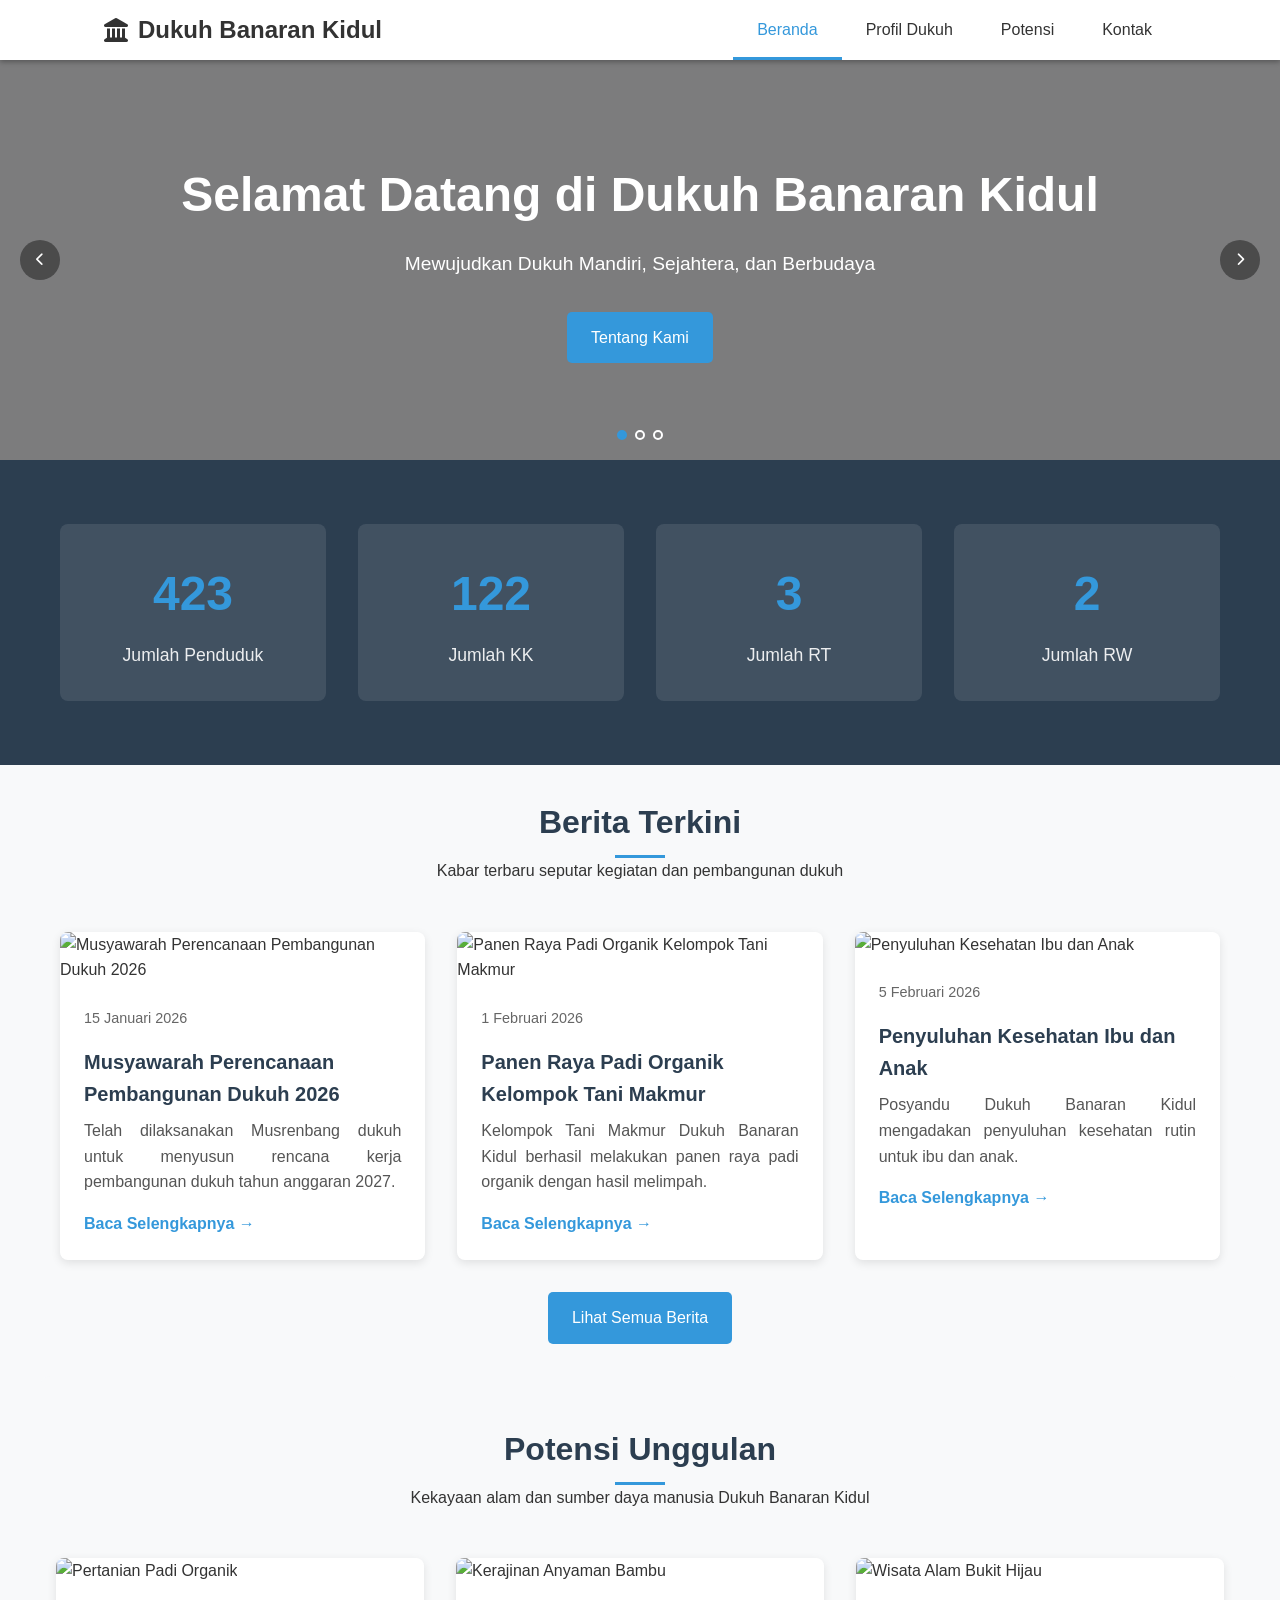
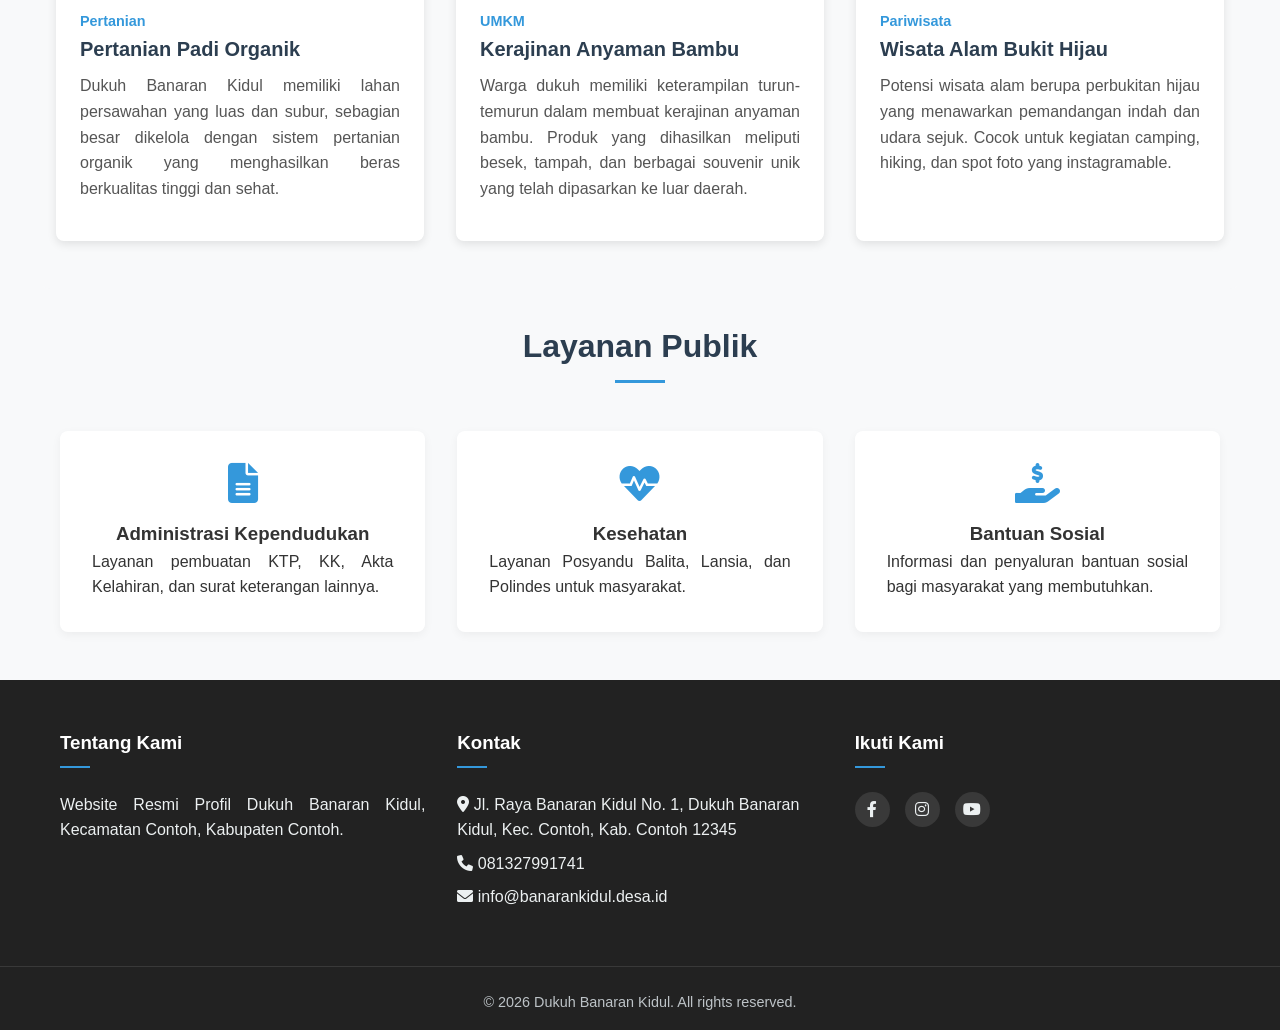
==== index.html @ 7374b378 "first commit" ====
<!DOCTYPE html>
<html lang="id">
<head>
    <meta charset="UTF-8">
    <meta name="viewport" content="width=device-width, initial-scale=1.0">
    <title>Dukuh Banaran Kidul</title>
    <link rel="icon" type="image/svg+xml" href="data:image/svg+xml,%3Csvg xmlns='http://www.w3.org/2000/svg' viewBox='0 0 64 64'%3E%3Crect width='64' height='64' rx='12' fill='%233498db'/%3E%3Cpath d='M16 30 L32 18 L48 30 V50 H16 Z' fill='%23ffffff'/%3E%3Crect x='26' y='34' width='12' height='16' fill='%233498db'/%3E%3C/svg%3E">
    <link rel="stylesheet" href="css/style.css">
    <link rel="stylesheet" href="https://cdnjs.cloudflare.com/ajax/libs/font-awesome/6.0.0/css/all.min.css">
</head>
<body>

    <!-- Preloader -->
    <div id="preloader">
        <div class="loader-spinner"></div>
        <div class="loader-text">SELAMAT DATANG</div>
    </div>

    <!-- Header -->
    <header>
        <nav class="navbar">
            <a href="index.html" class="logo">
                <i class="fas fa-landmark"></i> Dukuh Banaran Kidul
            </a>
            <div class="menu-toggle">
                <i class="fas fa-bars"></i>
            </div>
            <ul class="nav-links">
                <li><a href="index.html" class="active">Beranda</a></li>
                <li><a href="profile.html">Profil Dukuh</a></li>
                <li class="dropdown">
    <a href="#" class="dropdown-toggle">Potensi</a>
    <div class="dropdown-content">
        <a href="tourism.html">Wisata</a>
        <a href="posyandu.html">Posyandu</a>
        <a href="umkm.html">UMKM</a>
        <a href="gallery.html">Galeri Kegiatan</a>
    </div>
</li>

                <li><a href="contact.html">Kontak</a></li>
            </ul>
        </nav>
    </header>

    <!-- Hero Section -->
    <section class="hero">
        <div class="hero-slider">
            <div class="hero-slide active" style="background-image: url('https://placehold.co/1920x600/2c3e50/ffffff?text=Pemandangan+Dukuh+1');"></div>
            <div class="hero-slide" style="background-image: url('https://placehold.co/1920x600/34495e/ffffff?text=Kegiatan+Warga+2');"></div>
            <div class="hero-slide" style="background-image: url('https://placehold.co/1920x600/1abc9c/ffffff?text=Pertanian+Padi+dan+Jagung+3');"></div>
            <button class="hero-nav hero-prev"><i class="fas fa-chevron-left"></i></button>
            <button class="hero-nav hero-next"><i class="fas fa-chevron-right"></i></button>
            <div class="hero-dots">
                <button class="hero-dot active" data-index="0"></button>
                <button class="hero-dot" data-index="1"></button>
                <button class="hero-dot" data-index="2"></button>
            </div>
        </div>
        <div class="hero-content">
            <h1>Selamat Datang di Dukuh Banaran Kidul</h1>
            <p>Mewujudkan Dukuh Mandiri, Sejahtera, dan Berbudaya</p>
            <a href="profile.html" class="btn">Tentang Kami</a>
        </div>
    </section>

    <!-- Stats Section (New) -->
    <section class="stats-section">
        <div class="stats-grid">
            <div class="stat-item">
                <div class="stat-number" data-target="600">0</div>
                <div class="stat-label">Jumlah Penduduk</div>
            </div>
            <div class="stat-item">
                <div class="stat-number" data-target="172">0</div>
                <div class="stat-label">Jumlah KK</div>
            </div>
            <div class="stat-item">
                <div class="stat-number" data-target="4">0</div>
                <div class="stat-label">Jumlah RT</div>
            </div>
            <div class="stat-item">
                <div class="stat-number" data-target="2">0</div>
                <div class="stat-label">Jumlah RW</div>
            </div>
        </div>
    </section>

    <!-- Berita Terkini -->
    <section class="container">
        <div class="section-title">
            <h2>Berita Terkini</h2>
            <p>Kabar terbaru seputar kegiatan dan pembangunan dukuh</p>
        </div>
        <div class="grid" id="latest-news-grid">
            <!-- News items will be loaded here via JS -->
            <p style="text-align: center; width: 100%;">Memuat berita...</p>
        </div>
        <div style="text-align: center; margin-top: 2rem;">
            <a href="#" class="btn">Lihat Semua Berita</a>
        </div>
    </section>

    <!-- Potensi Unggulan -->
    <section class="container" style="background-color: var(--light-bg); padding: 3rem 1rem; border-radius: 10px;">
        <div class="section-title">
            <h2>Potensi Unggulan</h2>
            <p>Kekayaan alam dan sumber daya manusia Dukuh Banaran Kidul</p>
        </div>
        <div class="grid" id="featured-potency-grid">
            <!-- Potency items will be loaded here via JS -->
             <p style="text-align: center; width: 100%;">Memuat potensi...</p>
        </div>
    </section>

    <!-- Layanan -->
    <section class="container">
        <div class="section-title">
            <h2>Layanan Publik</h2>
        </div>
        <div class="grid">
            <div class="feature-card">
                <i class="fas fa-file-alt feature-icon"></i>
                <h3>Administrasi Kependudukan</h3>
                <p>Layanan pembuatan KTP, KK, Akta Kelahiran, dan surat keterangan lainnya.</p>
            </div>
            <div class="feature-card">
                <i class="fas fa-heartbeat feature-icon"></i>
                <h3>Kesehatan</h3>
                <p>Layanan Posyandu Balita, Lansia, dan Polindes untuk masyarakat.</p>
            </div>
            <div class="feature-card">
                <i class="fas fa-hand-holding-usd feature-icon"></i>
                <h3>Bantuan Sosial</h3>
                <p>Informasi dan penyaluran bantuan sosial bagi masyarakat yang membutuhkan.</p>
            </div>
        </div>
    </section>

    <!-- Footer -->
    <footer>
        <div class="footer-content">
            <div class="footer-section">
                <h3>Tentang Kami</h3>
                <p id="footer-desc">Website Resmi Profil Dukuh Banaran Kidul.</p>
            </div>
            <div class="footer-section">
                <h3>Kontak</h3>
                <ul class="footer-links">
                    <li><i class="fas fa-map-marker-alt"></i> <span id="footer-address">Alamat Dukuh</span></li>
                    <li><i class="fas fa-phone"></i> <span id="footer-phone">Telepon</span></li>
                    <li><i class="fas fa-envelope"></i> <span id="footer-email">Email</span></li>
                </ul>
            </div>
            <div class="footer-section">
                <h3>Ikuti Kami</h3>
                <div class="social-links">
                    <a href="#" id="social-fb"><i class="fab fa-facebook-f"></i></a>
                    <a href="#" id="social-ig"><i class="fab fa-instagram"></i></a>
                    <a href="#" id="social-yt"><i class="fab fa-youtube"></i></a>
                </div>
            </div>
        </div>
        <div class="copyright">
            &copy; 2026 Dukuh Banaran Kidul. All rights reserved.
        </div>
    </footer>

    <script src="js/script.js"></script>
</body>
</html>
---- css/style.css ----
:root {
    --primary-color: #2c3e50; /* Dark blue/gray */
    --secondary-color: #3498db; /* Blue matching navbar hover */
    --accent-color: #e67e22; /* Orange */
    --text-color: #333;
    --light-bg: #f8f9fa;
    --white: #ffffff;
    --footer-bg: #222222; /* Match navbar */
    --footer-text: #ecf0f1;
    --transition: all 0.3s ease;
    
    /* Navbar Theme Variables - Reverted to Light/Transparent */
    --navbar-bg: #ffffff;
    --navbar-text: #333333;
    --navbar-hover: #3498db; 
    --dropdown-bg: rgba(255, 255, 255, 0.95); /* Transparent White */
}

* {
    margin: 0;
    padding: 0;
    box-sizing: border-box;
    font-family: 'Segoe UI', Tahoma, Geneva, Verdana, sans-serif;
}

body {
    line-height: 1.6;
    color: var(--text-color);
    background-color: var(--light-bg);
    overflow-x: hidden; /* Prevent horizontal scroll due to animations */
}

a {
    text-decoration: none;
    color: inherit;
}

p {
    text-align: justify;
}

/* Header & Navigation */
header {
    background-color: var(--navbar-bg);
    box-shadow: 0 2px 5px rgba(0,0,0,0.3);
    position: sticky;
    top: 0;
    z-index: 1000;
}

.navbar {
    display: flex;
    justify-content: space-between;
    align-items: center;
    padding: 0 5%;
    max-width: 1200px;
    margin: 0 auto;
    height: 60px;
}

.logo {
    font-size: 1.5rem;
    font-weight: bold;
    color: var(--navbar-text);
    display: flex;
    align-items: center;
    gap: 10px;
}

.nav-links {
    display: flex;
    list-style: none;
    gap: 0;
    height: 100%;
    align-items: center;
}

.nav-links li {
    height: 100%;
    display: flex;
    align-items: center;
}

.nav-links li a {
    color: var(--navbar-text);
    font-weight: 500;
    padding: 0 1.5rem;
    height: 100%;
    display: flex;
    align-items: center;
    border-radius: 0;
    position: relative; /* For ::after positioning */
    transition: color 0.3s ease;
}

/* Underline animation using pseudo-element */
.nav-links li a::after {
    content: '';
    position: absolute;
    bottom: 0;
    left: 0;
    width: 0;
    height: 3px;
    background-color: var(--navbar-hover);
    transition: width 0.3s ease;
}

.nav-links li a:hover, .nav-links li a.active {
    background-color: transparent;
    color: var(--navbar-hover);
}

.nav-links li a:hover::after, .nav-links li a.active::after {
    width: 100%;
}

/* Dropdown Menu */
.dropdown {
    position: relative;
    height: 100%;
}

.dropdown-content {
    display: block; /* Always block for animation, control with visibility */
    visibility: hidden;
    position: absolute;
    background-color: var(--dropdown-bg);
    backdrop-filter: blur(10px); /* Glassmorphism effect */
    -webkit-backdrop-filter: blur(10px);
    min-width: 220px;
    box-shadow: 0 5px 15px rgba(0,0,0,0.1);
    z-index: 1001;
    border-radius: 0 0 4px 4px;
    top: 100%;
    left: 0;
    opacity: 0;
    transform: translateY(10px) scaleY(0.95);
    transform-origin: top center;
    transition: opacity 0.3s cubic-bezier(0.4, 0, 0.2, 1), 
                transform 0.3s cubic-bezier(0.4, 0, 0.2, 1),
                visibility 0.3s;
}

/* Show dropdown when active (clicked) */
.dropdown.active .dropdown-content {
    visibility: visible;
    opacity: 1;
    transform: translateY(0) scaleY(1);
}

.dropdown-content a {
    color: var(--text-color) !important;
    padding: 14px 20px;
    text-decoration: none;
    display: block;
    font-size: 0.95rem;
    background: none !important;
    border-bottom: 1px solid rgba(0,0,0,0.05);
    transition: background-color 0.2s ease, padding-left 0.2s ease;
}

.dropdown-content a:hover {
    background-color: var(--light-bg) !important;
    color: var(--secondary-color) !important;
    padding-left: 25px;
}


.menu-toggle {
    display: none;
    font-size: 1.5rem;
    cursor: pointer;
}

/* Preloader */
#preloader {
    position: fixed;
    top: 0;
    left: 0;
    width: 100%;
    height: 100%;
    background-color: var(--primary-color);
    z-index: 9999;
    display: flex;
    flex-direction: column;
    justify-content: center;
    align-items: center;
    color: white;
    transition: opacity 0.5s ease-out, visibility 0.5s ease-out;
}

.loader-spinner {
    width: 50px;
    height: 50px;
    border: 5px solid rgba(255,255,255,0.3);
    border-radius: 50%;
    border-top-color: var(--secondary-color);
    animation: spin 1s ease-in-out infinite;
    margin-bottom: 20px;
}

.loader-text {
    font-size: 1.5rem;
    font-weight: bold;
    letter-spacing: 2px;
    animation: pulse 1.5s infinite;
}

/* Animations */
@keyframes spin {
    to { transform: rotate(360deg); }
}

@keyframes pulse {
    0% { opacity: 0.6; }
    50% { opacity: 1; }
    100% { opacity: 0.6; }
}

@keyframes fadeInUp {
    from {
        opacity: 0;
        transform: translateY(30px);
    }
    to {
        opacity: 1;
        transform: translateY(0);
    }
}

.fade-in-up {
    opacity: 0; /* Hidden initially */
    animation: fadeInUp 0.8s ease-out forwards;
}

/* Staggered animation delays */
.delay-100 { animation-delay: 0.1s; }
.delay-200 { animation-delay: 0.2s; }
.delay-300 { animation-delay: 0.3s; }
.delay-400 { animation-delay: 0.4s; }

/* Stats Section */
.stats-section {
    background-color: var(--primary-color);
    color: white;
    padding: 4rem 0;
    text-align: center;
}

.stats-grid {
    display: grid;
    grid-template-columns: repeat(auto-fit, minmax(200px, 1fr));
    gap: 2rem;
    max-width: 1200px;
    margin: 0 auto;
    padding: 0 20px;
}

.stat-item {
    padding: 2rem;
    background: rgba(255,255,255,0.1);
    border-radius: 8px;
    transition: var(--transition);
}

.stat-item:hover {
    transform: translateY(-5px);
    background: rgba(255,255,255,0.15);
}

.stat-number {
    font-size: 3rem;
    font-weight: bold;
    color: var(--secondary-color);
    margin-bottom: 0.5rem;
}

.stat-label {
    font-size: 1.1rem;
    opacity: 0.9;
}

/* Hero Section */
.hero {
    position: relative;
    background: linear-gradient(rgba(0,0,0,0.5), rgba(0,0,0,0.5)), url('https://placehold.co/1920x600/2c3e50/ffffff?text=Dukuh+Banaran+Kidul');
    background-size: cover;
    background-position: center;
    height: 400px;
    display: flex;
    align-items: center;
    justify-content: center;
    text-align: center;
    color: var(--white);
    padding: 0 20px;
    overflow: hidden;
}

.hero-slider {
    position: absolute;
    top: 0;
    left: 0;
    width: 100%;
    height: 100%;
    z-index: 0;
}

.hero-slide {
    position: absolute;
    top: 0;
    left: 0;
    width: 100%;
    height: 100%;
    background-size: cover;
    background-position: center;
    opacity: 0;
    transition: opacity 0.6s ease-in-out;
}

.hero-slide.active {
    opacity: 1;
}

.hero-content {
    position: relative;
    z-index: 1;
}

.hero-content h1 {
    font-size: 3rem;
    margin-bottom: 1rem;
}

.hero-content p {
    font-size: 1.2rem;
    margin-bottom: 2rem;
    text-align: center;
}

.hero-nav {
    position: absolute;
    top: 50%;
    transform: translateY(-50%);
    background-color: rgba(0, 0, 0, 0.4);
    border: none;
    color: var(--white);
    width: 40px;
    height: 40px;
    display: flex;
    align-items: center;
    justify-content: center;
    border-radius: 50%;
    cursor: pointer;
    z-index: 2;
    transition: background-color 0.3s ease, transform 0.2s ease;
}

.hero-prev {
    left: 20px;
}

.hero-next {
    right: 20px;
}

.hero-nav:hover {
    background-color: rgba(0, 0, 0, 0.6);
    transform: translateY(-50%) scale(1.05);
}

.hero-dots {
    position: absolute;
    bottom: 20px;
    left: 50%;
    transform: translateX(-50%);
    display: flex;
    gap: 8px;
    z-index: 2;
}

.hero-dot {
    width: 10px;
    height: 10px;
    border-radius: 50%;
    border: 2px solid var(--white);
    background-color: transparent;
    cursor: pointer;
    padding: 0;
}

.hero-dot.active {
    background-color: var(--secondary-color);
    border-color: var(--secondary-color);
}

.btn {
    display: inline-block;
    padding: 0.8rem 1.5rem;
    background-color: var(--secondary-color);
    color: var(--white);
    border-radius: 5px;
    transition: var(--transition);
    border: none;
    cursor: pointer;
}

.btn:hover {
    background-color: #219150;
    transform: translateY(-2px);
}

/* Main Content */
.container {
    max-width: 1200px;
    margin: 2rem auto;
    padding: 0 20px;
}

.section-title {
    text-align: center;
    margin-bottom: 3rem;
}

.section-title h2 {
    font-size: 2rem;
    color: var(--primary-color);
    position: relative;
    display: inline-block;
    padding-bottom: 10px;
}

.section-title h2::after {
    content: '';
    position: absolute;
    bottom: 0;
    left: 50%;
    transform: translateX(-50%);
    width: 50px;
    height: 3px;
    background-color: var(--secondary-color);
}

.section-title p {
    text-align: center;
}

.geo-layout {
    display: grid;
    grid-template-columns: minmax(0, 1.2fr) minmax(0, 1fr);
    gap: 1.5rem;
    align-items: flex-start;
}

.geo-map {
    height: 300px;
    border-radius: 8px;
    overflow: hidden;
}

/* Card Grid */
.grid {
    display: grid;
    grid-template-columns: repeat(auto-fit, minmax(300px, 1fr));
    gap: 2rem;
}

.card {
    background: var(--white);
    border-radius: 8px;
    overflow: hidden;
    box-shadow: 0 3px 10px rgba(0,0,0,0.1);
    transition: var(--transition);
}

.card:hover {
    transform: translateY(-5px);
    box-shadow: 0 5px 15px rgba(0,0,0,0.2);
}

.card-img {
    width: 100%;
    height: 200px;
    object-fit: cover;
}

.card-content {
    padding: 1.5rem;
}

.card-title {
    font-size: 1.25rem;
    margin-bottom: 0.5rem;
    color: var(--primary-color);
}

.card-meta {
    font-size: 0.9rem;
    color: #666;
    margin-bottom: 1rem;
}

.card-text {
    margin-bottom: 1rem;
    color: #555;
}

.read-more {
    color: var(--secondary-color);
    font-weight: 600;
    display: inline-flex;
    align-items: center;
    gap: 5px;
}

.read-more:hover {
    text-decoration: underline;
}

 .org-wrapper {
    max-width: 960px;
    margin: 0 auto;
}

.org-intro {
    text-align: center;
    margin-bottom: 2rem;
    color: #555;
}

.org-grid {
    display: grid;
    grid-template-columns: repeat(auto-fit, minmax(220px, 1fr));
    gap: 1.5rem;
}

.org-card {
    padding: 1.5rem 1.25rem;
    border-radius: 10px;
    background: linear-gradient(135deg, #ffffff, #f5f9ff);
    box-shadow: 0 4px 12px rgba(0,0,0,0.06);
    text-align: center;
    transition: transform 0.25s ease, box-shadow 0.25s ease;
}

.org-card:hover {
    transform: translateY(-4px);
    box-shadow: 0 8px 18px rgba(0,0,0,0.1);
}

.org-card-lead {
    border-top: 4px solid var(--secondary-color);
}

.org-icon {
    font-size: 1.8rem;
    color: var(--secondary-color);
    margin-bottom: 0.75rem;
}

.org-role {
    font-weight: 700;
    color: var(--primary-color);
    margin-bottom: 0.25rem;
}

.org-name {
    color: #555;
    font-size: 0.95rem;
}

.org-badge {
    display: inline-block;
    margin-top: 0.6rem;
    padding: 0.25rem 0.8rem;
    font-size: 0.8rem;
    border-radius: 999px;
    background-color: var(--secondary-color);
    color: #fff;
}

/* Features/Potency Section */
.feature-card {
    text-align: center;
    padding: 2rem;
    background: var(--white);
    border-radius: 8px;
    box-shadow: 0 3px 10px rgba(0,0,0,0.05);
}

.feature-icon {
    font-size: 2.5rem;
    color: var(--secondary-color);
    margin-bottom: 1rem;
}

.contact-grid {
    grid-template-columns: 1fr 1fr;
    gap: 4rem;
    align-items: flex-start;
}

.contact-info,
.contact-form {
    background: var(--white);
    padding: 2rem;
    border-radius: 8px;
    box-shadow: 0 3px 10px rgba(0,0,0,0.1);
}

.contact-info .section-title {
    text-align: left;
    margin-bottom: 1.5rem;
}

.contact-map {
    width: 100%;
    height: 400px;
    border-radius: 8px;
    overflow: hidden;
    box-shadow: 0 3px 10px rgba(0,0,0,0.1);
}

/* Footer */
footer {
    background-color: var(--footer-bg);
    color: var(--footer-text);
    padding: 3rem 0 1rem;
    margin-top: 3rem;
}

.footer-content {
    display: grid;
    grid-template-columns: repeat(auto-fit, minmax(250px, 1fr));
    gap: 2rem;
    max-width: 1200px;
    margin: 0 auto;
    padding: 0 20px;
}

.footer-section h3 {
    margin-bottom: 1.5rem;
    color: var(--white);
    position: relative;
    padding-bottom: 10px;
}

.footer-section h3::after {
    content: '';
    position: absolute;
    bottom: 0;
    left: 0;
    width: 30px;
    height: 2px;
    background-color: var(--secondary-color);
}

.footer-links li {
    list-style: none;
    margin-bottom: 0.5rem;
}

.footer-links a {
    color: #bdc3c7;
    transition: var(--transition);
}

.footer-links a:hover {
    color: var(--white);
    padding-left: 5px;
}

.social-links {
    display: flex;
    gap: 15px;
}

.social-links a {
    width: 35px;
    height: 35px;
    background: rgba(255,255,255,0.1);
    display: flex;
    align-items: center;
    justify-content: center;
    border-radius: 50%;
    transition: var(--transition);
}

.social-links a:hover {
    background: var(--secondary-color);
}

.copyright {
    text-align: center;
    margin-top: 3rem;
    padding-top: 1.5rem;
    border-top: 1px solid rgba(255,255,255,0.1);
    font-size: 0.9rem;
    color: #bdc3c7;
}

/* Responsive */
@media (max-width: 768px) {
    header {
        background-color: var(--primary-color);
        box-shadow: 0 2px 5px rgba(0,0,0,0.3);
    }

    .navbar {
        padding: 0 0.75rem;
        height: 50px;
    }

    .logo {
        font-size: 1.15rem;
        color: var(--white);
    }

    .navbar .fas.fa-landmark {
        font-size: 1.1rem;
    }

    .menu-toggle {
        display: block;
        color: var(--white);
    }

    .nav-links {
        position: absolute;
        top: 100%;
        left: 0;
        width: 100%;
        background-color: var(--primary-color);
        flex-direction: column;
        padding: 0;
        box-shadow: 0 5px 5px rgba(0,0,0,0.25);
        display: none;
        height: auto;
        z-index: 999;
    }

    .nav-links.active {
        display: flex;
    }

    .nav-links li {
        text-align: left;
        width: 100%;
        height: auto;
        border-bottom: 1px solid rgba(255,255,255,0.08);
    }

    .nav-links li a {
        padding: 0.9rem 1.25rem;
        height: auto;
        display: block;
        color: var(--white);
    }

    .dropdown {
        display: block;
        width: 100%;
        height: auto;
    }
    
    .dropdown-content {
        position: relative;
        box-shadow: none;
        background-color: var(--primary-color);
        width: 100%;
        top: 0;
        opacity: 1; 
        transform: none;
        display: none;
        padding: 0;
        backdrop-filter: none;
    }
    
    .dropdown.active .dropdown-content {
        display: block;
    }

    .dropdown-content a {
        padding: 0.8rem 1.25rem;
        font-size: 0.9rem;
        background-color: transparent !important;
        color: var(--white) !important;
    }

    .geo-layout {
        grid-template-columns: 1fr;
    }

    .geo-map {
        order: 1;
        height: 260px;
        margin-bottom: 1rem;
    }

    .geo-text {
        order: 2;
    }

    .contact-grid {
        grid-template-columns: 1fr;
        gap: 2rem;
    }

    .contact-info,
    .contact-form {
        padding: 1.5rem;
    }

    .contact-map {
        height: 260px;
    }

    .geo-layout {
        grid-template-columns: 1fr;
    }

    .geo-map {
        order: 1;
        height: 260px;
        margin-bottom: 1rem;
    }

    .geo-text {
        order: 2;
    }
    
    .hero {
        height: auto;
        padding: 3rem 1.5rem;
    }

    .hero-content h1 {
        font-size: 2rem;
    }

    .hero-content p {
        font-size: 1rem;
    }

    .stats-section {
        padding: 3rem 0;
    }

    .stats-grid {
        gap: 1.5rem;
        grid-template-columns: repeat(2, minmax(0, 1fr));
    }

    .stat-item {
        padding: 1.5rem;
    }

    .stat-number {
        font-size: 2.4rem;
    }

    .container {
        margin: 1.5rem auto;
        padding: 0 16px;
    }

    .section-title h2 {
        font-size: 1.6rem;
    }

    .grid {
        grid-template-columns: 1fr;
        gap: 1.5rem;
    }

    .org-grid {
        grid-template-columns: repeat(2, minmax(0, 1fr));
    }

    .card-img {
        height: 180px;
    }

    .footer-content {
        grid-template-columns: 1fr;
        gap: 1.5rem;
    }
}

@media (max-width: 480px) {
    .hero {
        padding: 2.5rem 1rem;
    }

    .hero-content h1 {
        font-size: 1.6rem;
    }

    .hero-content p {
        font-size: 0.95rem;
    }

    .stat-number {
        font-size: 2.1rem;
    }

    .card-content {
        padding: 1.25rem;
    }
}
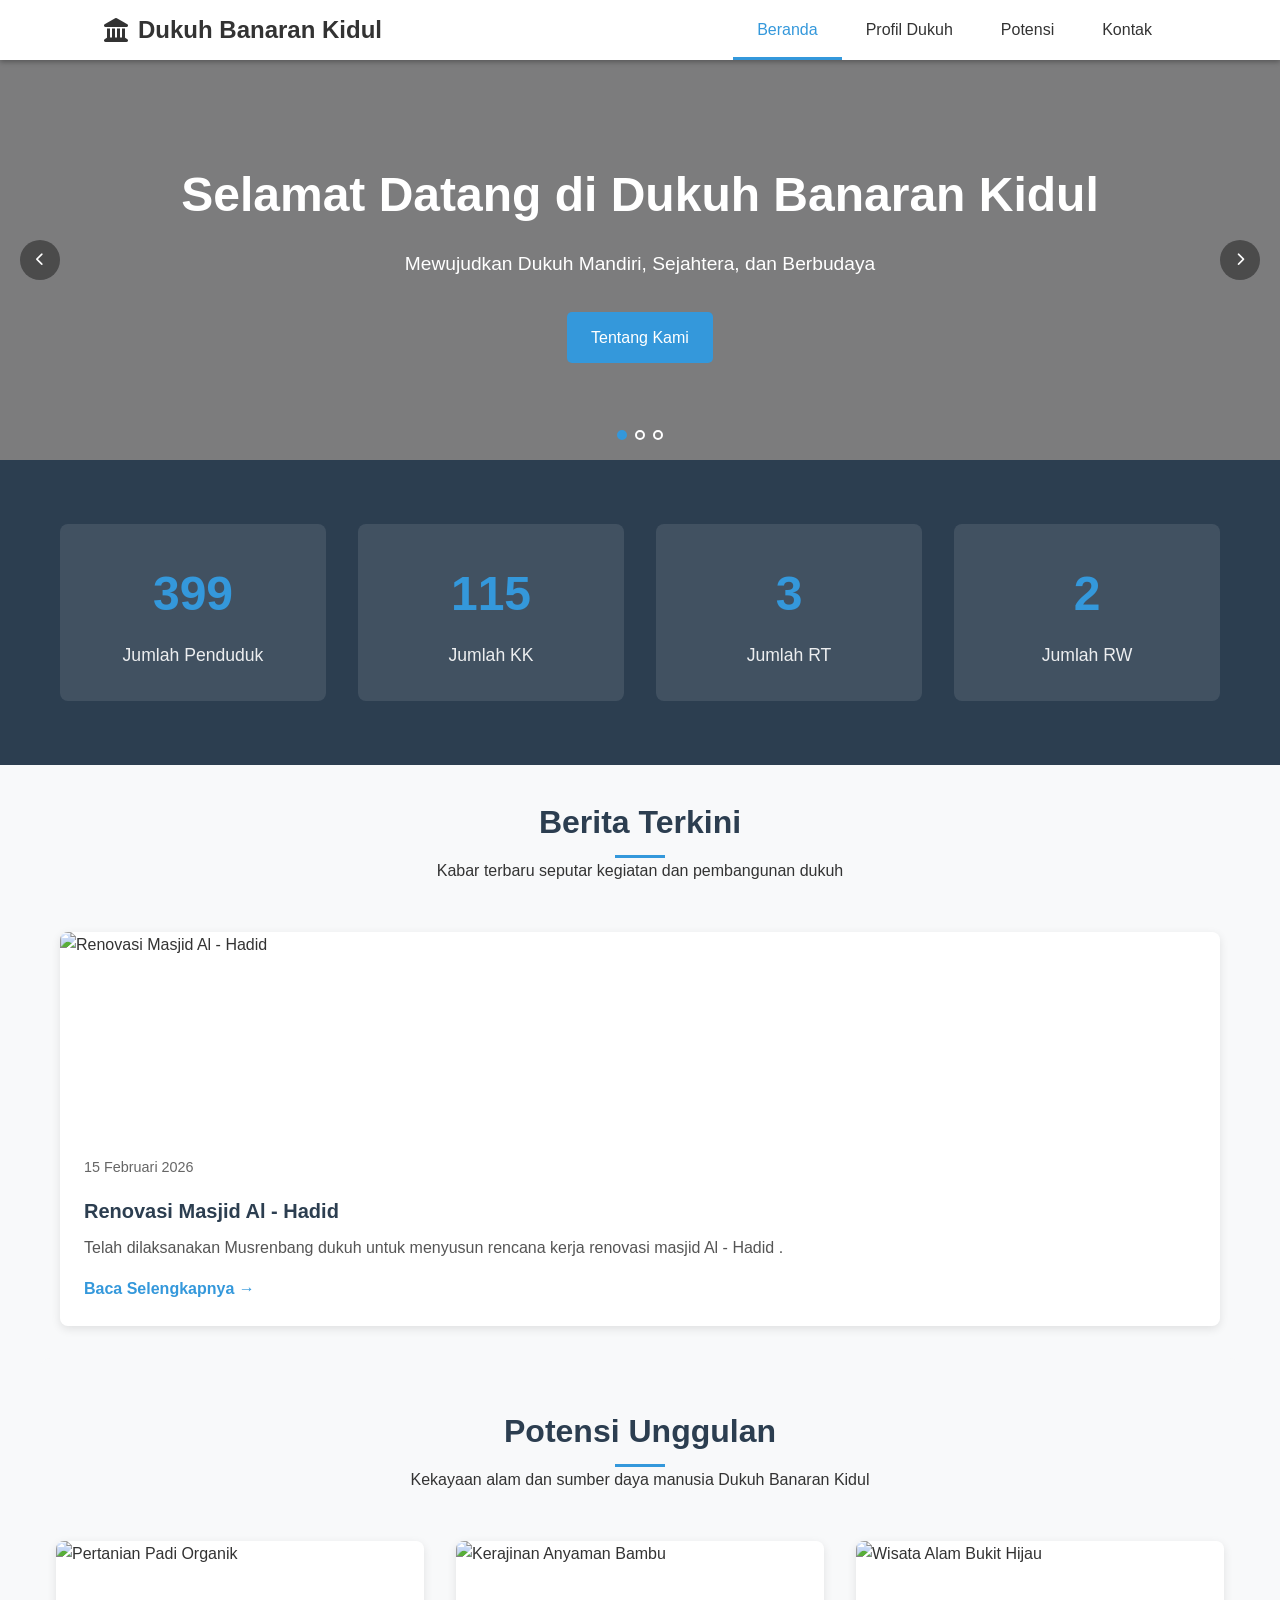
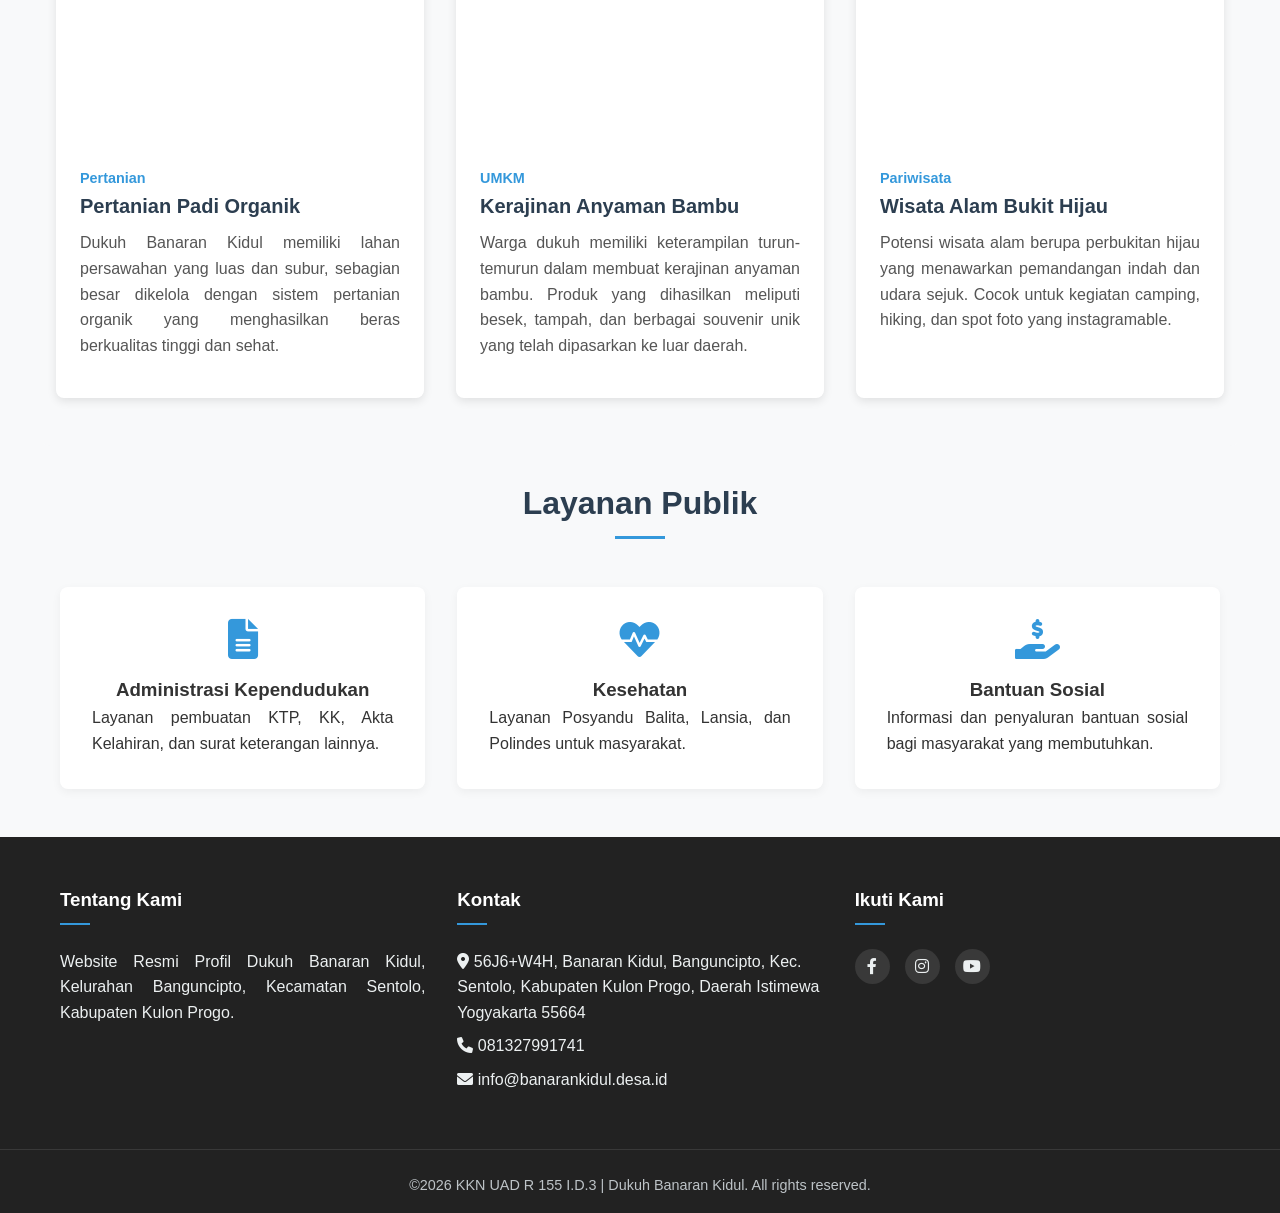
==== commit c4353927: "second commit" ====
--- a/index.html
+++ b/index.html
@@ -96,9 +96,6 @@
             <!-- News items will be loaded here via JS -->
             <p style="text-align: center; width: 100%;">Memuat berita...</p>
         </div>
-        <div style="text-align: center; margin-top: 2rem;">
-            <a href="#" class="btn">Lihat Semua Berita</a>
-        </div>
     </section>
 
     <!-- Potensi Unggulan -->
@@ -162,7 +159,7 @@
             </div>
         </div>
         <div class="copyright">
-            &copy; 2026 Dukuh Banaran Kidul. All rights reserved.
+            &copy;2026 KKN UAD R 155 I.D.3 | Dukuh Banaran Kidul. All rights reserved.
         </div>
     </footer>
 
--- a/css/style.css
+++ b/css/style.css
@@ -37,6 +37,12 @@
 
 p {
     text-align: justify;
+}
+
+img {
+    max-width: 100%;
+    height: auto;
+    display: block;
 }
 
 /* Header & Navigation */
@@ -324,6 +330,7 @@
 .hero-content {
     position: relative;
     z-index: 1;
+    pointer-events: none;
 }
 
 .hero-content h1 {
@@ -335,6 +342,10 @@
     font-size: 1.2rem;
     margin-bottom: 2rem;
     text-align: center;
+}
+
+.hero-content .btn {
+    pointer-events: auto;
 }
 
 .hero-nav {
@@ -706,8 +717,9 @@
     }
 
     .navbar {
-        padding: 0 0.75rem;
-        height: 50px;
+        padding: 0 0.85rem;
+        height: 54px;
+        position: relative;
     }
 
     .logo {
@@ -726,16 +738,18 @@
 
     .nav-links {
         position: absolute;
-        top: 100%;
-        left: 0;
-        width: 100%;
-        background-color: var(--primary-color);
+        top: calc(100% + 10px);
+        right: 0.85rem;
+        left: auto;
+        width: 240px;
+        background: rgba(44, 62, 80, 0.97);
         flex-direction: column;
-        padding: 0;
-        box-shadow: 0 5px 5px rgba(0,0,0,0.25);
+        padding: 0.45rem;
+        box-shadow: 0 18px 40px rgba(0,0,0,0.45);
         display: none;
         height: auto;
-        z-index: 999;
+        z-index: 1500;
+        border-radius: 14px;
     }
 
     .nav-links.active {
@@ -746,13 +760,28 @@
         text-align: left;
         width: 100%;
         height: auto;
-        border-bottom: 1px solid rgba(255,255,255,0.08);
+        border-bottom: none;
+    }
+
+    .nav-links li + li {
+        margin-top: 0.15rem;
     }
 
     .nav-links li a {
-        padding: 0.9rem 1.25rem;
+        padding: 0.7rem 1rem;
         height: auto;
         display: block;
+        color: var(--white);
+        border-radius: 999px;
+    }
+
+    .nav-links li a::after {
+        display: none;
+    }
+
+    .nav-links li a:hover,
+    .nav-links li a.active {
+        background-color: rgba(255, 255, 255, 0.14);
         color: var(--white);
     }
 
@@ -763,11 +792,10 @@
     }
     
     .dropdown-content {
-        position: relative;
+        position: static;
         box-shadow: none;
-        background-color: var(--primary-color);
+        background-color: transparent;
         width: 100%;
-        top: 0;
         opacity: 1; 
         transform: none;
         display: none;
@@ -780,7 +808,7 @@
     }
 
     .dropdown-content a {
-        padding: 0.8rem 1.25rem;
+        padding: 0.6rem 1.5rem;
         font-size: 0.9rem;
         background-color: transparent !important;
         color: var(--white) !important;
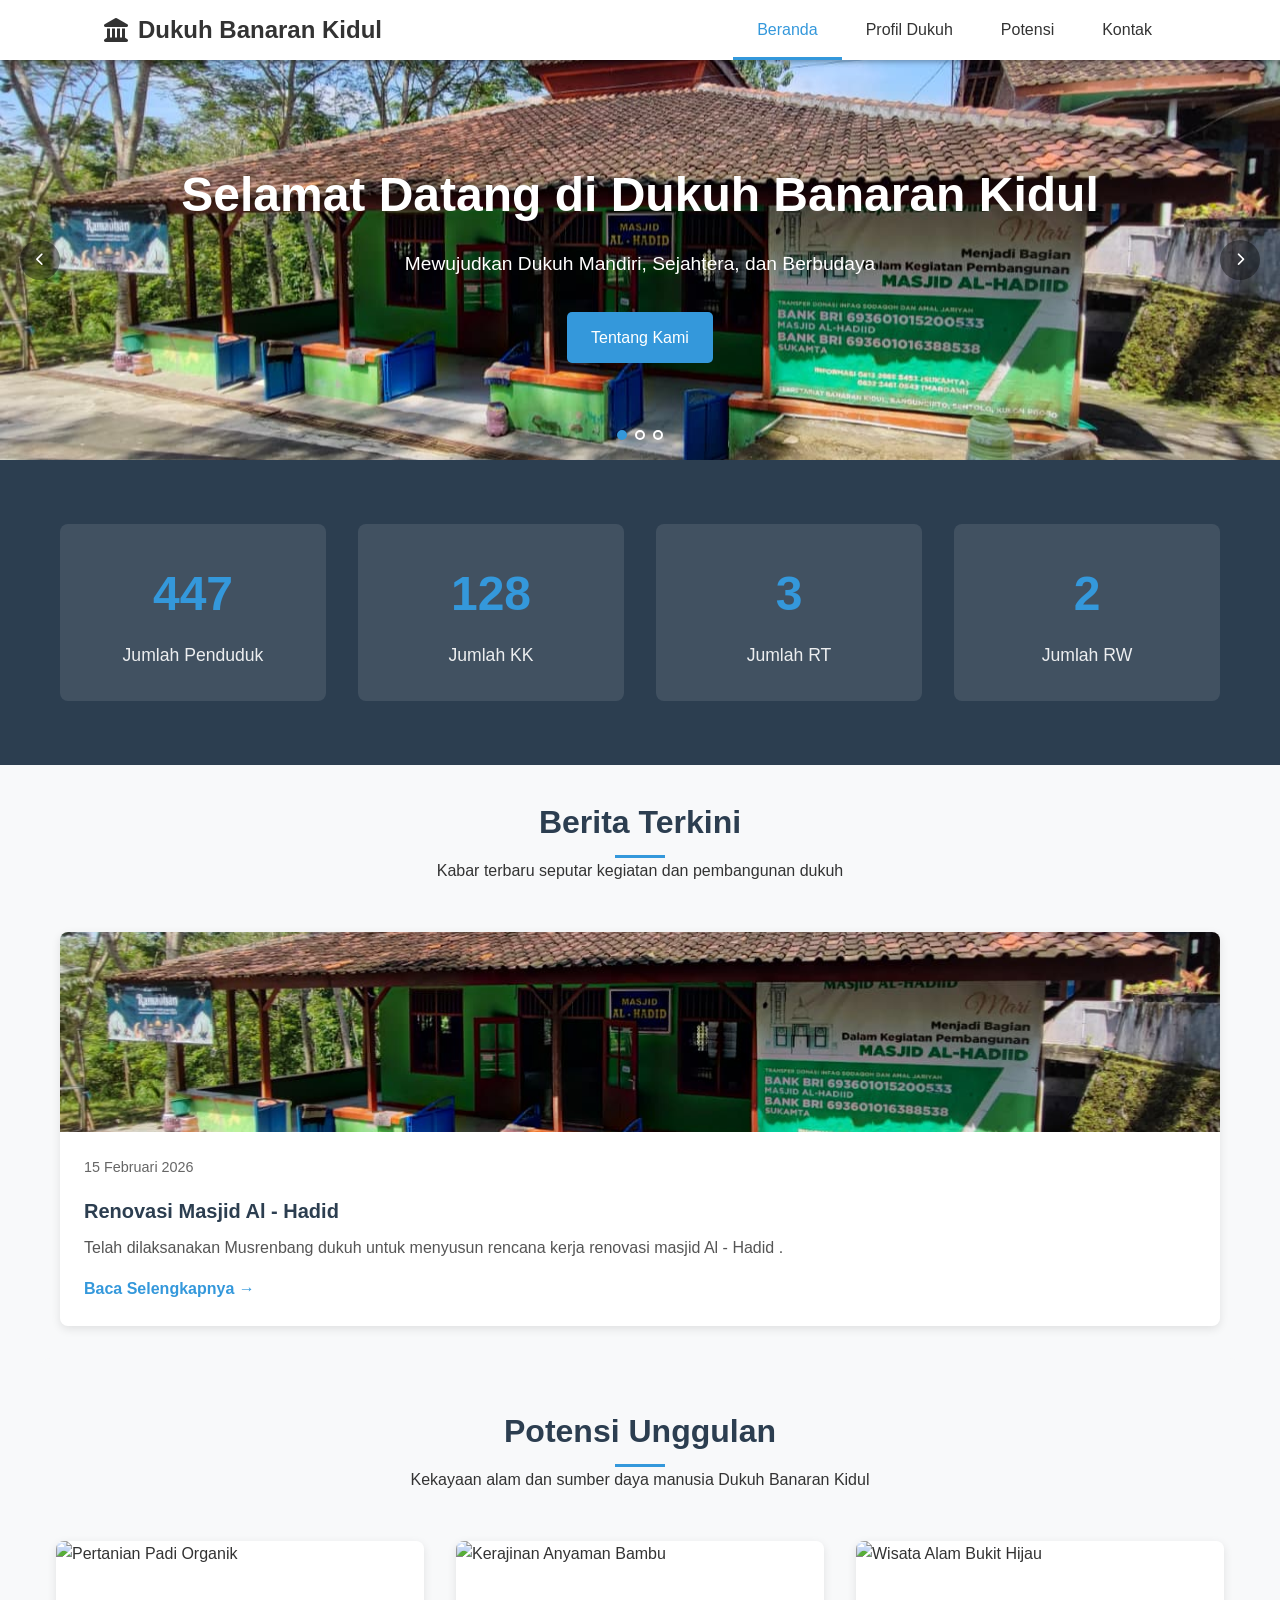
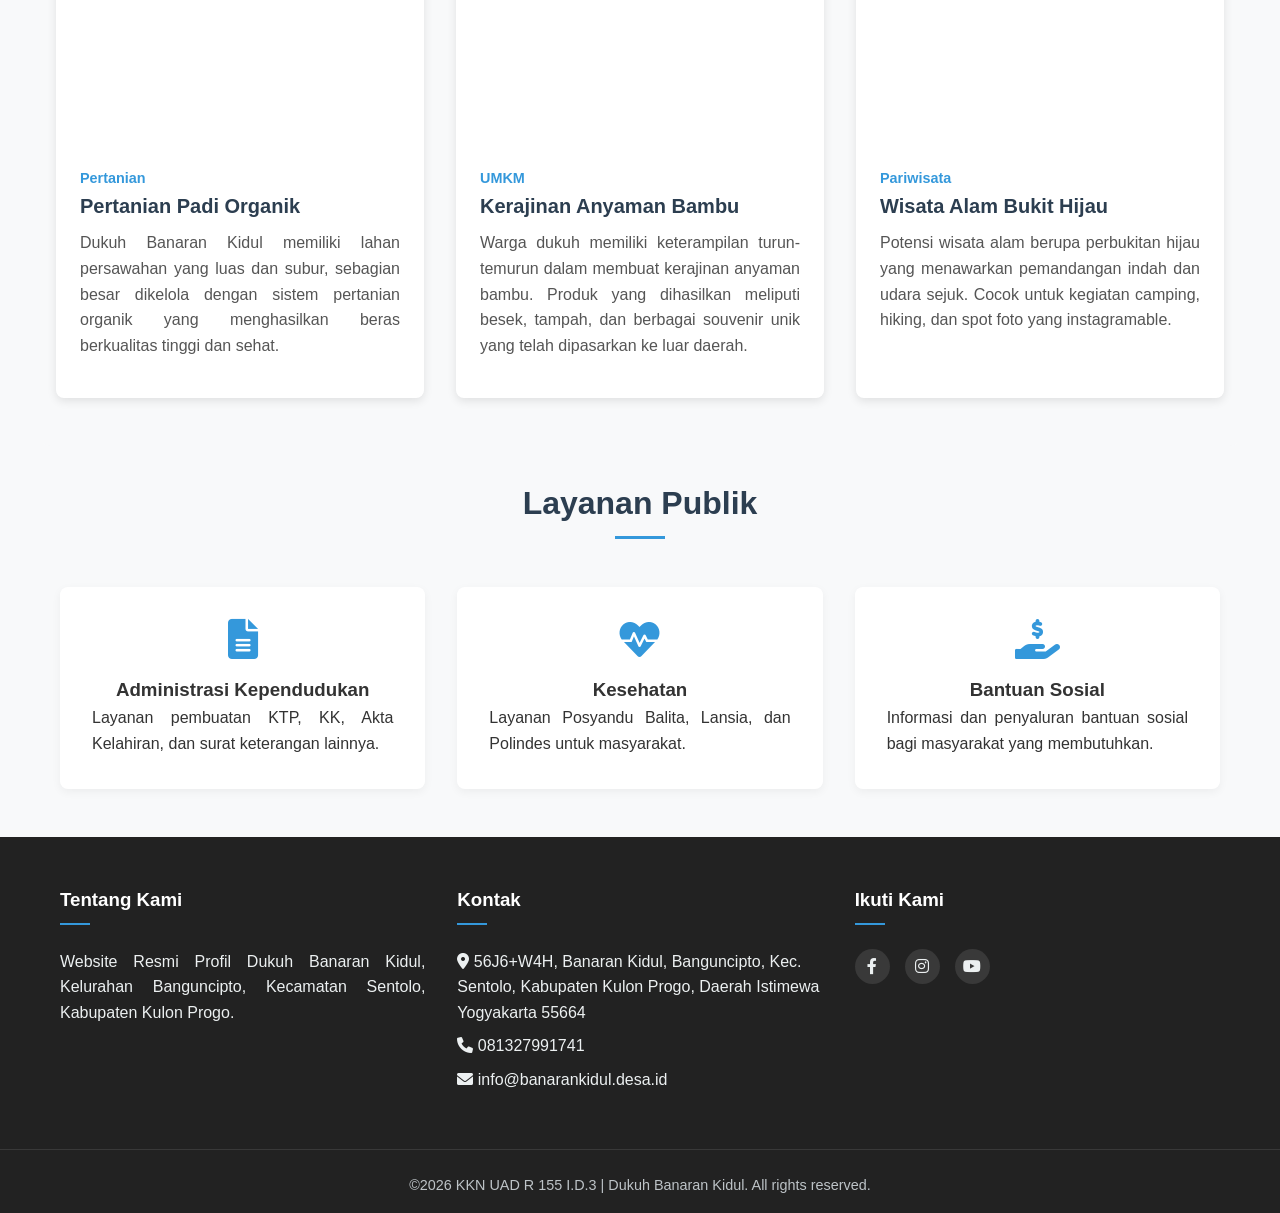
==== commit 9291c03e: "third commit" ====
--- a/index.html
+++ b/index.html
@@ -46,9 +46,9 @@
     <!-- Hero Section -->
     <section class="hero">
         <div class="hero-slider">
-            <div class="hero-slide active" style="background-image: url('https://placehold.co/1920x600/2c3e50/ffffff?text=Pemandangan+Dukuh+1');"></div>
-            <div class="hero-slide" style="background-image: url('https://placehold.co/1920x600/34495e/ffffff?text=Kegiatan+Warga+2');"></div>
-            <div class="hero-slide" style="background-image: url('https://placehold.co/1920x600/1abc9c/ffffff?text=Pertanian+Padi+dan+Jagung+3');"></div>
+            <div class="hero-slide active" style="background-image: url('hero bg/masjid_al hadid.jfif');"></div>
+            <div class="hero-slide" style="background-image: url('hero bg/patung.jfif');"></div>
+            <div class="hero-slide" style="background-image: url('hero bg/mushola.jfif');"></div>
             <button class="hero-nav hero-prev"><i class="fas fa-chevron-left"></i></button>
             <button class="hero-nav hero-next"><i class="fas fa-chevron-right"></i></button>
             <div class="hero-dots">
